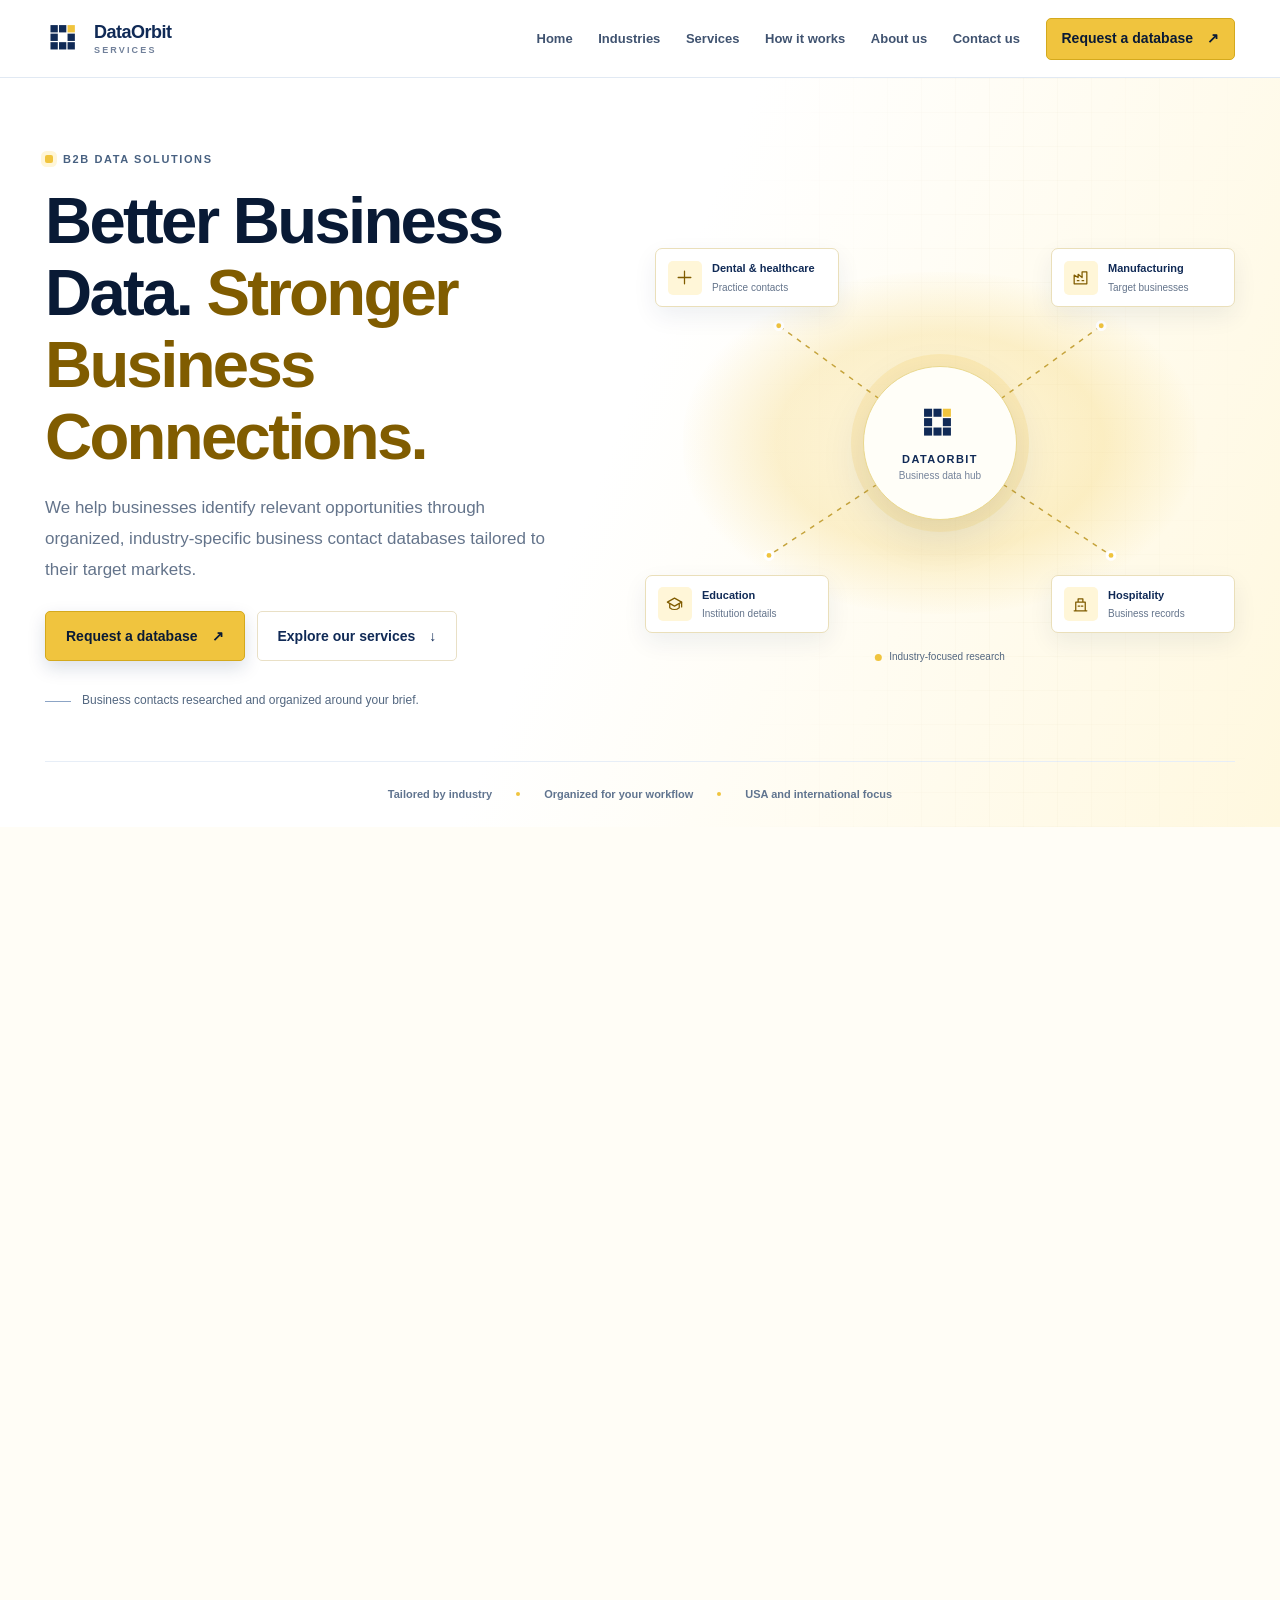
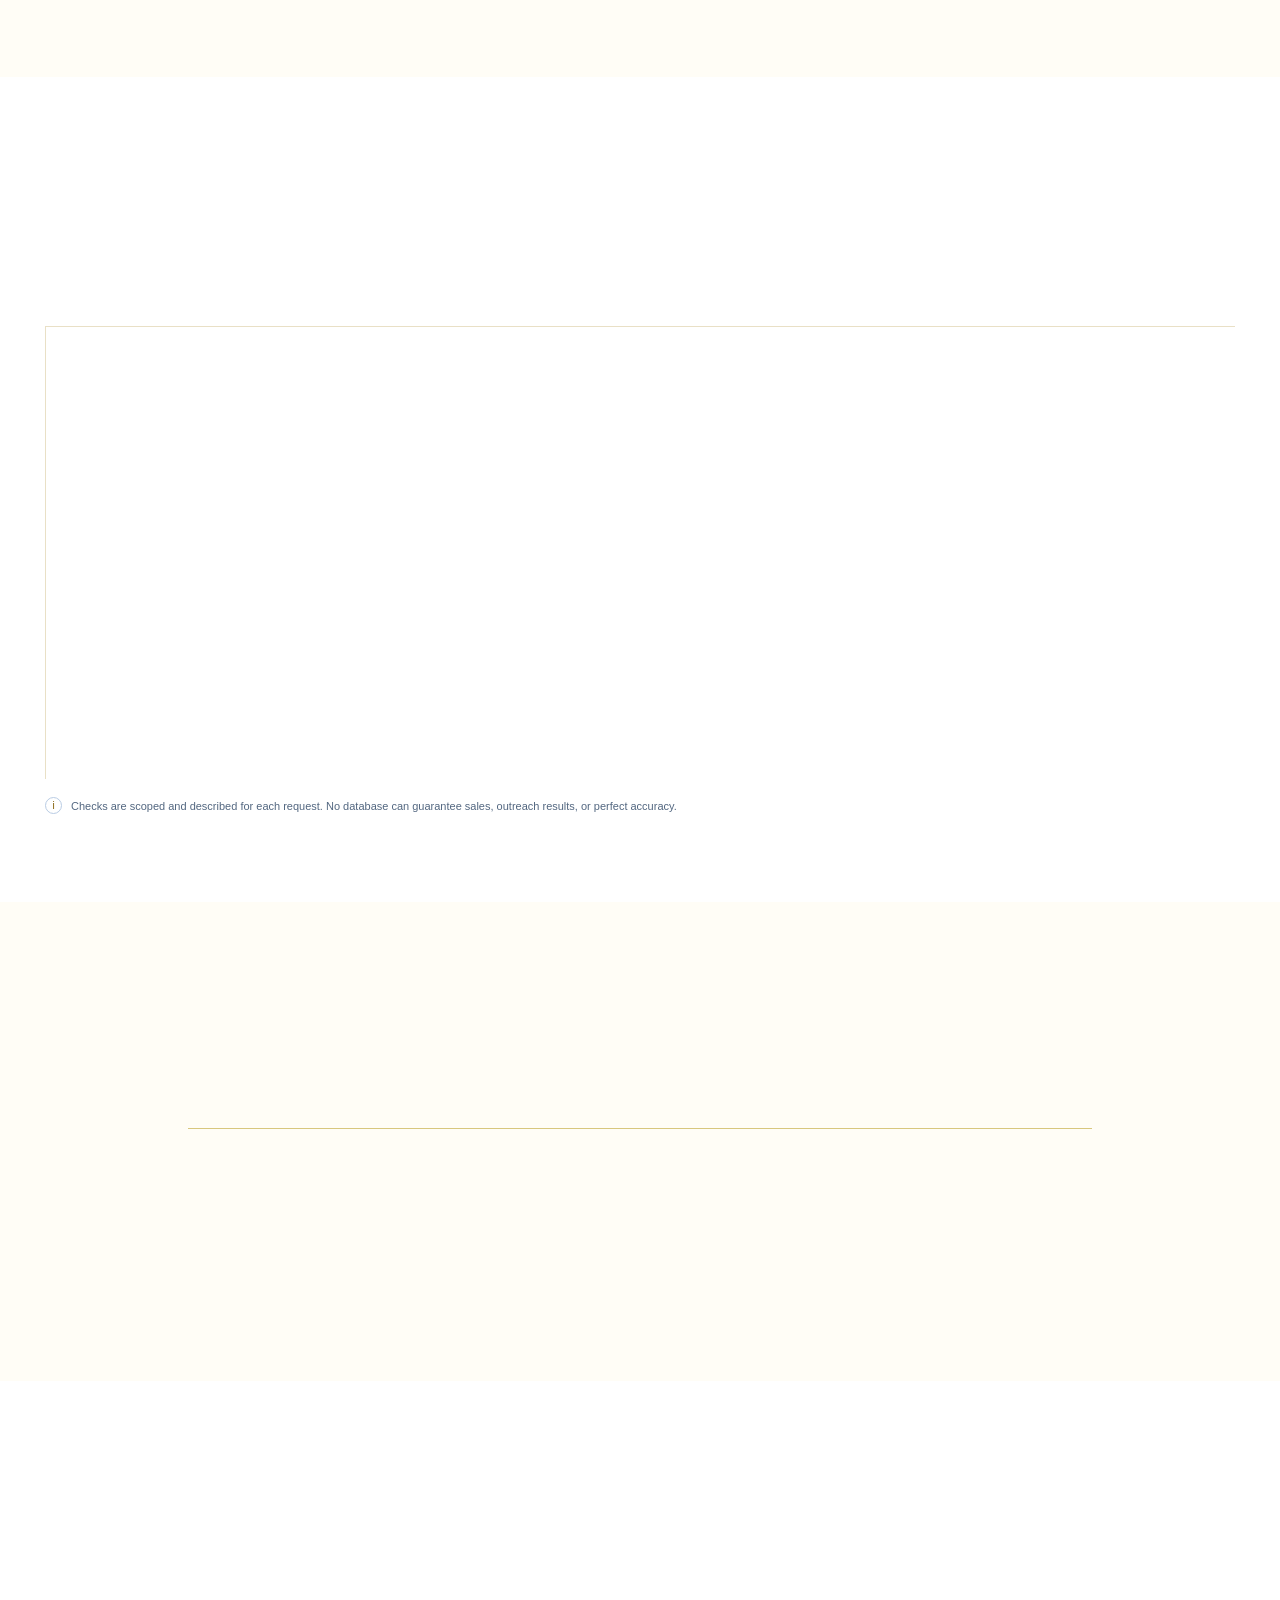
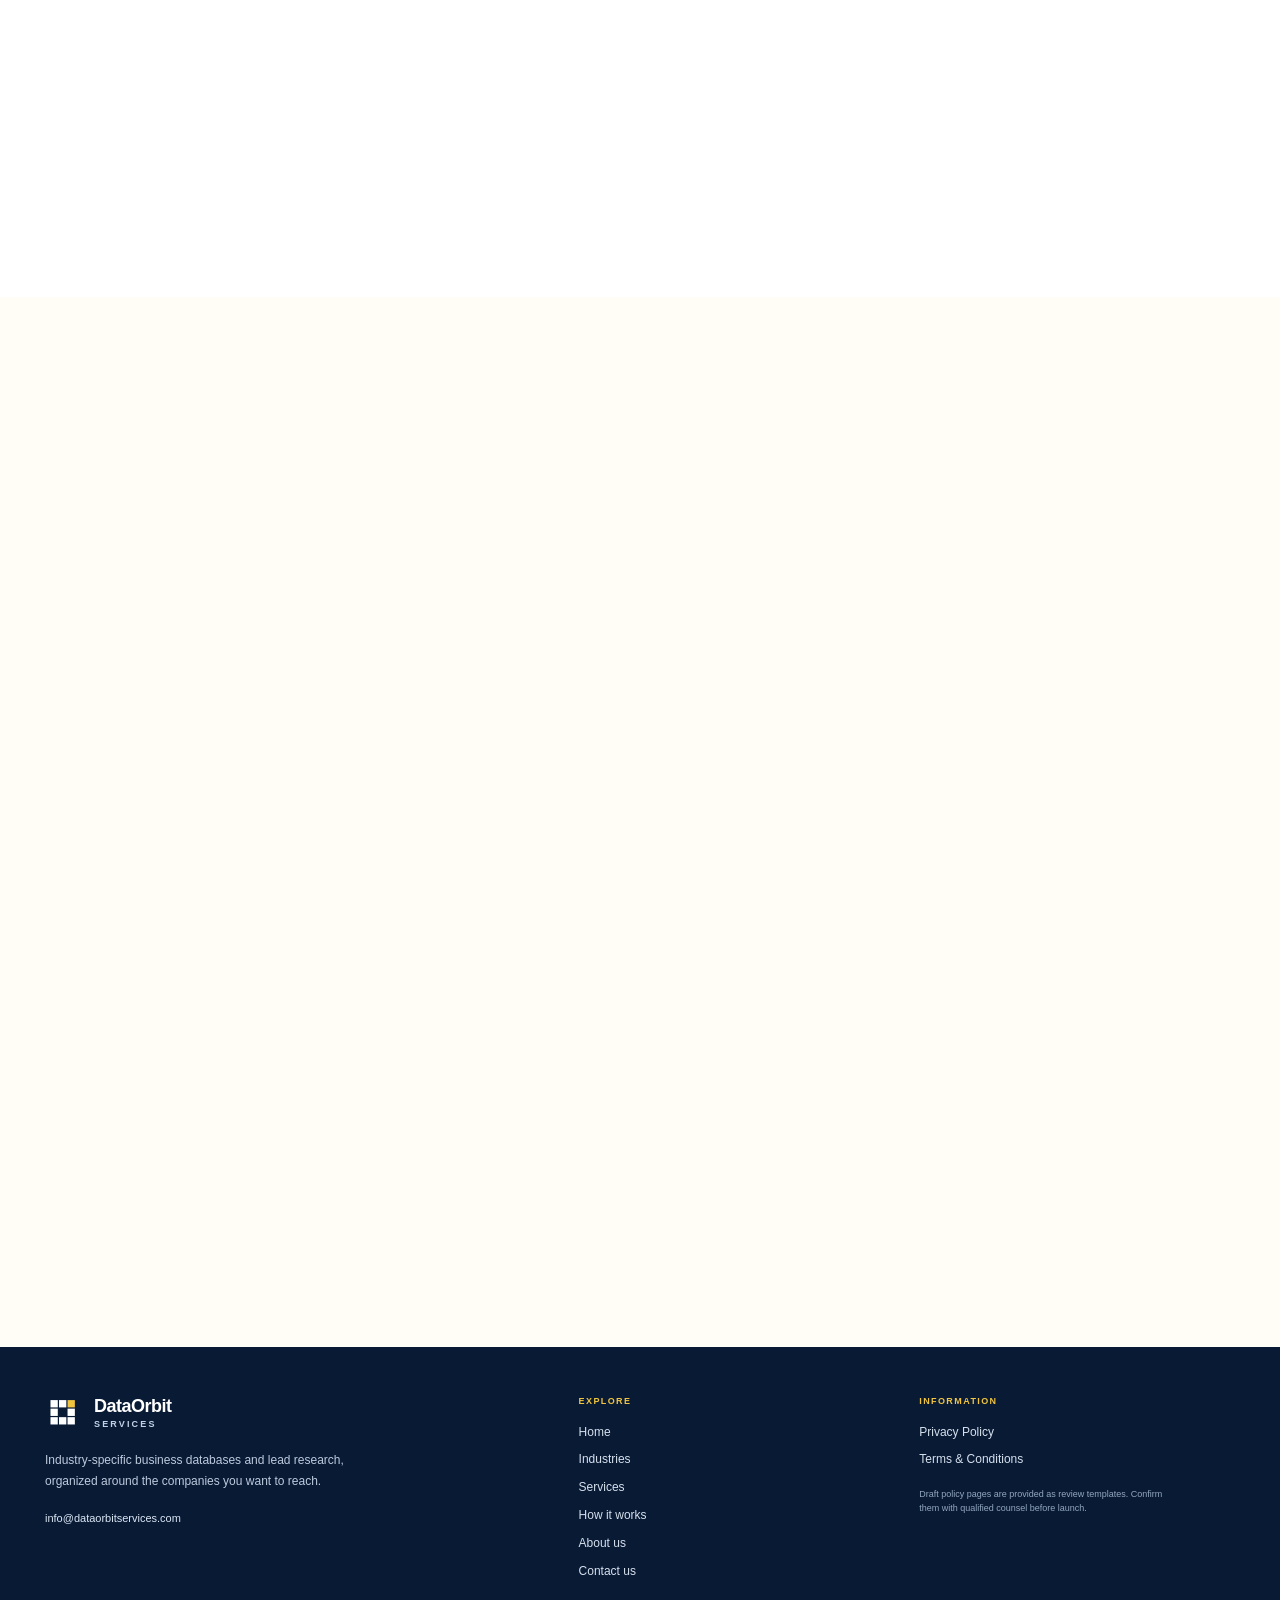
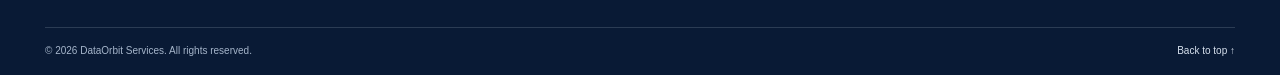
==== Dataorbit websites/index.html @ 061461b5 "Add files via upload" ====
<!doctype html>
<html lang="en">
<head>
  <meta charset="utf-8">
  <meta name="viewport" content="width=device-width, initial-scale=1">
  <meta name="theme-color" content="#102A56">
  <meta name="description" content="Industry-specific business databases and lead research, tailored to the companies and markets you want to reach.">
  <meta name="referrer" content="strict-origin-when-cross-origin">
  <meta http-equiv="Content-Security-Policy" content="default-src 'self'; base-uri 'self'; object-src 'none'; frame-src 'none'; img-src 'self' data:; style-src 'self'; font-src 'self'; script-src 'self'; connect-src 'self'; form-action 'self'">
  <title>DataOrbit Services | Better Business Data</title>
  <link rel="icon" type="image/svg+xml" href="assets/favicon.svg">
  <link rel="stylesheet" href="style.css">
  <script src="script.js" defer></script>
</head>
<body>
  <a class="skip-link" href="#main-content">Skip to content</a>
  <header class="site-header" id="top">
    <div class="container header-inner">
      <a class="brand" href="#home" aria-label="DataOrbit Services home">
        <img class="brand-icon" src="assets/dataorbit-logo.svg" alt="">
        <span class="brand-wordmark"><span class="brand-title">DataOrbit</span><span class="brand-subtitle">SERVICES</span></span>
      </a>
      <button class="menu-toggle" type="button" aria-expanded="false" aria-controls="primary-nav" aria-label="Open navigation">
        <span></span><span></span><span></span>
      </button>
      <nav class="primary-nav" id="primary-nav" aria-label="Main navigation">
        <a href="#home">Home</a>
        <a href="#industries">Industries</a>
        <a href="#services">Services</a>
        <a href="#process">How it works</a>
        <a href="#about">About us</a>
        <a href="#contact">Contact us</a>
        <a class="button button-small" href="#request-form">Request a database <span aria-hidden="true">↗</span></a>
      </nav>
    </div>
  </header>

  <main id="main-content">
    <section class="hero" id="home" aria-labelledby="hero-title">
      <div class="hero-grid-pattern" aria-hidden="true"></div>
      <div class="container hero-layout">
        <div class="hero-copy reveal">
          <p class="eyebrow"><span class="eyebrow-marker" aria-hidden="true"></span>B2B DATA SOLUTIONS</p>
          <h1 id="hero-title">Better Business Data. <span>Stronger Business Connections.</span></h1>
          <p class="hero-intro">We help businesses identify relevant opportunities through organized, industry-specific business contact databases tailored to their target markets.</p>
          <div class="hero-actions">
            <a class="button button-primary" href="#request-form">Request a database <span aria-hidden="true">↗</span></a>
            <a class="button button-secondary" href="#services">Explore our services <span aria-hidden="true">↓</span></a>
          </div>
          <p class="hero-caption"><span class="caption-rule" aria-hidden="true"></span>Business contacts researched and organized around your brief.</p>
        </div>

        <div class="network-visual reveal" role="img" aria-label="A central DataOrbit hub connected with dental, manufacturing, education, and hospitality industries">
          <div class="network-wash" aria-hidden="true"></div>
          <svg class="network-lines" viewBox="0 0 560 440" aria-hidden="true">
            <path d="M280 220 115 100M280 220 445 100M280 220 105 335M280 220 455 335"/>
            <circle cx="115" cy="100" r="4"/><circle cx="445" cy="100" r="4"/><circle cx="105" cy="335" r="4"/><circle cx="455" cy="335" r="4"/>
          </svg>
          <div class="network-center"><img src="assets/dataorbit-logo.svg" alt=""><span>DATAORBIT</span><small>Business data hub</small></div>
          <div class="network-node node-dental"><span class="node-icon" aria-hidden="true"><svg viewBox="0 0 24 24"><path d="M12 4v16M4 12h16"/></svg></span><span><b>Dental &amp; healthcare</b><small>Practice contacts</small></span></div>
          <div class="network-node node-manufacturing"><span class="node-icon" aria-hidden="true"><svg viewBox="0 0 24 24"><path d="M4 20V9l5 3V8l5 4V5h6v15H4Z"/><path d="M8 16h2m4 0h2"/></svg></span><span><b>Manufacturing</b><small>Target businesses</small></span></div>
          <div class="network-node node-education"><span class="node-icon" aria-hidden="true"><svg viewBox="0 0 24 24"><path d="m3 9 9-5 9 5-9 5-9-5Z"/><path d="M6 11v5c3.5 3 8.5 3 12 0v-5m3-2v6"/></svg></span><span><b>Education</b><small>Institution details</small></span></div>
          <div class="network-node node-hospitality"><span class="node-icon" aria-hidden="true"><svg viewBox="0 0 24 24"><path d="M4 20h16M6 20V9h12v11M9 9V5h6v4m-6 5h2m2 0h2"/></svg></span><span><b>Hospitality</b><small>Business records</small></span></div>
          <div class="network-legend"><span></span>Industry-focused research</div>
        </div>
      </div>
      <div class="container hero-proofline"><span>Tailored by industry</span><i></i><span>Organized for your workflow</span><i></i><span>USA and international focus</span></div>
    </section>

    <section class="industries section-pad" id="industries" aria-labelledby="industries-title">
      <div class="container">
        <div class="section-heading reveal">
          <div><p class="eyebrow"><span class="eyebrow-marker" aria-hidden="true"></span>INDUSTRIES WE RESEARCH</p><h2 id="industries-title">Industry-Specific Data for <span>Your Target Market</span></h2></div>
          <p>Choose the companies your business wants to reach. These are examples of target markets; database availability and scope are confirmed for each request.</p>
        </div>
        <div class="industry-grid">
          <article class="industry-card featured-card reveal">
            <span class="card-label">FEATURED EXAMPLE</span>
            <span class="industry-icon icon-dental" aria-hidden="true"><svg viewBox="0 0 32 32"><path d="M16 6c-2.4-2-8-1-8 5 0 5 3 6 3.5 12 .4 4 3 4 4 1l.5-2c.6-2 1.4-2 2 0l.5 2c1 3 3.6 3 4-1 .5-6 3.5-7 3.5-12 0-6-5.6-7-8-5Z"/></svg></span>
            <h3>Dental &amp; Healthcare</h3>
            <p>Example focus: publicly available dental business contacts in the USA for dental equipment manufacturers and suppliers.</p>
            <button class="industry-action" type="button" data-industry="Dental &amp; Healthcare">Request this database <span aria-hidden="true">↗</span></button>
          </article>
          <article class="industry-card reveal">
            <span class="industry-icon icon-factory" aria-hidden="true"><svg viewBox="0 0 32 32"><path d="M5 27V13l7 4v-5l7 5V7h8v20H5Z"/><path d="M10 22h2m4 0h2m4 0h2"/></svg></span>
            <h3>Manufacturing</h3><p>Company and business contacts for relevant manufacturers and production sectors.</p>
            <button class="industry-action" type="button" data-industry="Manufacturing">Request this database <span aria-hidden="true">↗</span></button>
          </article>
          <article class="industry-card reveal">
            <span class="industry-icon icon-education" aria-hidden="true"><svg viewBox="0 0 32 32"><path d="m3 11 13-7 13 7-13 7-13-7Z"/><path d="M8 14v8c5 4 11 4 16 0v-8m5-3v10"/></svg></span>
            <h3>Education</h3><p>Research for schools, colleges, and other educational organizations.</p>
            <button class="industry-action" type="button" data-industry="Education">Request this database <span aria-hidden="true">↗</span></button>
          </article>
          <article class="industry-card reveal">
            <span class="industry-icon icon-hospitality" aria-hidden="true"><svg viewBox="0 0 32 32"><path d="M5 27h22M8 27V12h16v15M12 12V7h8v5m-8 7h2m4 0h2"/></svg></span>
            <h3>Restaurants &amp; Hospitality</h3><p>Business listings organized around hospitality categories and locations.</p>
            <button class="industry-action" type="button" data-industry="Restaurants &amp; Hospitality">Request this database <span aria-hidden="true">↗</span></button>
          </article>
          <article class="industry-card reveal">
            <span class="industry-icon icon-marketing" aria-hidden="true"><svg viewBox="0 0 32 32"><path d="M5 14v5h5l13 7V7l-13 7H5Z"/><path d="m10 19 3 8h5l-3-6m12-8 3-3m-3 10 3 3"/></svg></span>
            <h3>Marketing &amp; Advertising</h3><p>Agency and business contacts for a defined B2B audience.</p>
            <button class="industry-action" type="button" data-industry="Marketing &amp; Advertising">Request this database <span aria-hidden="true">↗</span></button>
          </article>
          <article class="industry-card reveal">
            <span class="industry-icon icon-distribution" aria-hidden="true"><svg viewBox="0 0 32 32"><path d="M4 9h15v15H4zM19 14h5l4 5v5h-9z"/><circle cx="10" cy="25" r="2.5"/><circle cx="24" cy="25" r="2.5"/></svg></span>
            <h3>Suppliers &amp; Distributors</h3><p>Find relevant companies across supply and distribution networks.</p>
            <button class="industry-action" type="button" data-industry="Suppliers &amp; Distributors">Request this database <span aria-hidden="true">↗</span></button>
          </article>
          <article class="industry-card industry-card-other reveal">
            <span class="industry-icon icon-other" aria-hidden="true"><svg viewBox="0 0 32 32"><circle cx="16" cy="16" r="11"/><path d="M16 10v12m-6-6h12"/></svg></span>
            <h3>Other B2B Industries</h3><p>Have a different market in mind? Tell us the audience and we can discuss the scope.</p>
            <button class="industry-action" type="button" data-industry="Other B2B Industries">Discuss your industry <span aria-hidden="true">↗</span></button>
          </article>
        </div>
      </div>
    </section>

    <section class="services section-pad" id="services" aria-labelledby="services-title">
      <div class="container">
        <div class="section-heading reveal">
          <div><p class="eyebrow"><span class="eyebrow-marker" aria-hidden="true"></span>WHAT WE DO</p><h2 id="services-title">Data Solutions Built Around <span>Your Business Needs</span></h2></div>
          <p>From defining a target market to preparing the records, request the research and data support that fits your project.</p>
        </div>
        <div class="service-grid">
          <article class="service-card reveal"><span class="service-index">01</span><span class="service-icon" aria-hidden="true"><svg viewBox="0 0 32 32"><circle cx="13" cy="13" r="8"/><path d="m19 19 8 8M9 13h8m-4-4v8"/></svg></span><h3>Industry-Specific Business Databases</h3><p>Business records structured around your chosen industry, geography, and company profile.</p></article>
          <article class="service-card reveal"><span class="service-index">02</span><span class="service-icon" aria-hidden="true"><svg viewBox="0 0 32 32"><circle cx="12" cy="10" r="5"/><path d="M3 27c0-6 3-9 9-9 2 0 4 .5 5.5 1.5M21 20h8m-4-4v8"/></svg></span><h3>Business Contact Research</h3><p>Research publicly available business contact information relevant to your requested audience.</p></article>
          <article class="service-card reveal"><span class="service-index">03</span><span class="service-icon" aria-hidden="true"><svg viewBox="0 0 32 32"><path d="M7 5h18v22H7zM11 11h10m-10 5h10m-10 5h6"/><path d="m21 24 2 2 5-6"/></svg></span><h3>Data Collection &amp; Organization</h3><p>Collect, structure, and arrange requested fields into a clear, practical database.</p></article>
          <article class="service-card reveal"><span class="service-index">04</span><span class="service-icon" aria-hidden="true"><svg viewBox="0 0 32 32"><path d="M6 8h20M6 16h12M6 24h8"/><path d="m21 20 3 3 5-6"/></svg></span><h3>Data Cleaning &amp; Duplicate Removal</h3><p>Review records for duplicates and organize agreed fields for a more consistent dataset.</p></article>
          <article class="service-card reveal"><span class="service-index">05</span><span class="service-icon" aria-hidden="true"><svg viewBox="0 0 32 32"><rect x="4" y="7" width="24" height="18" rx="2"/><path d="m5 9 11 9 11-9m-8 9 8 6"/></svg></span><h3>Email &amp; Contact Verification</h3><p>Request relevant checks where performed and available. Verification status and freshness vary by dataset.</p></article>
          <article class="service-card reveal"><span class="service-index">06</span><span class="service-icon" aria-hidden="true"><svg viewBox="0 0 32 32"><path d="M5 7h22v18H5zM10 12h12m-12 5h8"/><circle cx="23" cy="22" r="5"/><path d="m27 26 3 3"/></svg></span><h3>Custom Database Research</h3><p>Discuss a tailored research brief when your target market needs a more specific approach.</p></article>
        </div>
        <p class="service-note"><span aria-hidden="true">i</span> Checks are scoped and described for each request. No database can guarantee sales, outreach results, or perfect accuracy.</p>
      </div>
    </section>

    <section class="process section-pad" id="process" aria-labelledby="process-title">
      <div class="container">
        <div class="section-heading reveal">
          <div><p class="eyebrow"><span class="eyebrow-marker" aria-hidden="true"></span>HOW IT WORKS</p><h2 id="process-title">A clear path from brief <span>to database.</span></h2></div>
          <p>We align on the audience and scope before the requested database is prepared.</p>
        </div>
        <ol class="process-list">
          <li class="process-step reveal"><span class="step-number">01</span><span class="step-icon" aria-hidden="true"><svg viewBox="0 0 32 32"><path d="M7 5h18v22H7zM11 11h10m-10 5h10m-10 5h6"/></svg></span><h3>Share Your Requirements</h3><p>Tell us your target industry, location, business type, and goals.</p></li>
          <li class="process-step reveal"><span class="step-number">02</span><span class="step-icon" aria-hidden="true"><svg viewBox="0 0 32 32"><circle cx="14" cy="14" r="8"/><path d="m20 20 7 7M10 14h8m-4-4v8"/></svg></span><h3>Industry Research &amp; Data Collection</h3><p>We research the requested market and collect relevant business information within the agreed scope.</p></li>
          <li class="process-step reveal"><span class="step-number">03</span><span class="step-icon" aria-hidden="true"><svg viewBox="0 0 32 32"><path d="M6 8h20M6 16h13M6 24h9"/><path d="m20 23 3 3 6-7"/></svg></span><h3>Data Organization &amp; Appropriate Checks</h3><p>Records are organized, and any agreed cleaning or verification work is noted.</p></li>
          <li class="process-step reveal"><span class="step-number">04</span><span class="step-icon" aria-hidden="true"><svg viewBox="0 0 32 32"><path d="M5 10h22v17H5zM5 10l11 9 11-9M11 5h10"/></svg></span><h3>Database Delivery</h3><p>Receive the agreed database in the confirmed format after scope approval.</p></li>
        </ol>
      </div>
    </section>

    <section class="about section-pad" id="about" aria-labelledby="about-title">
      <div class="container about-layout">
        <div class="about-label reveal"><p class="eyebrow"><span class="eyebrow-marker" aria-hidden="true"></span>ABOUT DATAORBIT</p><span class="about-index">DATA<br>WITH<br>DIRECTION</span></div>
        <div class="about-copy reveal"><h2 id="about-title">Helping Businesses Find <span>the Right Connections</span></h2><p>DataOrbit Services focuses on collecting, researching, organizing, and preparing industry-specific business contact databases. We help manufacturers, suppliers, and other companies describe the organizations they want to reach, then shape the research around that brief.</p><p>Our aim is to provide useful business information for relevant B2B outreach and market research, with clear expectations about fields, sources, and checks. Contact information is handled within the agreed scope and should always be used in line with applicable privacy and anti-spam requirements.</p><a class="text-link" href="#request-form">Tell us about your target market <span aria-hidden="true">↗</span></a></div>
      </div>
    </section>

    <section class="contact-section section-pad" id="contact" aria-labelledby="contact-title">
      <div class="container contact-layout">
        <div class="contact-copy reveal">
          <p class="eyebrow"><span class="eyebrow-marker" aria-hidden="true"></span>CONTACT DATAORBIT SERVICES</p>
          <h2 id="contact-title">Contact Us <span>about your data needs.</span></h2>
          <p>Tell us which businesses you want to reach and what information would be useful. Use the enquiry form to outline your database request and discuss its scope with us.</p>
          <a class="contact-email" href="mailto:info@dataorbitservices.com"><span class="contact-email-icon" aria-hidden="true">@</span><span><small>BUSINESS EMAIL</small><strong>info@dataorbitservices.com</strong></span></a>
          <a class="button button-secondary contact-button" href="#request-form">Request a database <span aria-hidden="true">↓</span></a>
          <p class="responsible-note"><strong>Responsible data use</strong><br>We focus on lawfully obtained business contact information. Clients are responsible for complying with applicable privacy, marketing, and anti-spam requirements.</p>
        </div>

        <div class="form-panel reveal" id="request-form">
          <div class="form-panel-heading"><div><p class="eyebrow"><span class="eyebrow-marker" aria-hidden="true"></span>DATABASE ENQUIRY</p><h3>Request a Database</h3></div><span class="required-note"><b>*</b> Required fields</span></div>
          <form class="request-form" id="database-form" action="#request-form" method="post" data-endpoint="" novalidate>
            <div class="form-grid">
              <label for="full-name">Full Name <span>*</span><input id="full-name" name="fullName" type="text" autocomplete="name" maxlength="120" placeholder="Your name" required></label>
              <label for="business-email">Business Email <span>*</span><input id="business-email" name="businessEmail" type="email" autocomplete="email" maxlength="254" placeholder="you@company.com" required></label>
              <label for="company-name">Company Name <span>*</span><input id="company-name" name="companyName" type="text" autocomplete="organization" maxlength="180" placeholder="Your company" required></label>
              <label for="industry-interest">Industry of Interest <span>*</span><select id="industry-interest" name="industry" required><option value="" disabled selected>Select a target industry</option><option>Dental &amp; Healthcare</option><option>Manufacturing</option><option>Education</option><option>Restaurants &amp; Hospitality</option><option>Marketing &amp; Advertising</option><option>Suppliers &amp; Distributors</option><option>Other B2B Industries</option></select></label>
              <label for="target-country">Target Country <span>*</span><select id="target-country" name="country" required><option value="" disabled selected>Select a country</option><option>USA</option><option>India</option><option>Other</option></select></label>
              <label id="other-country-wrap" for="other-country" hidden>Other country <span>*</span><input id="other-country" name="otherCountry" type="text" autocomplete="country-name" maxlength="100" placeholder="Enter target country"></label>
              <label for="contact-type">Type of Contacts Required <span>*</span><input id="contact-type" name="contactType" type="text" maxlength="180" placeholder="For example, practice owners" required></label>
              <label for="record-count">Approximate Number of Records <span>*</span><input id="record-count" name="recordCount" type="number" min="1" max="1000000" step="1" inputmode="numeric" placeholder="Approximate quantity" required></label>
            </div>

            <fieldset class="information-fields" aria-describedby="fields-help">
              <legend>Required Information Fields <span>*</span></legend>
              <p id="fields-help">Select all the fields you need.</p>
              <div class="checkbox-grid">
                <label><input type="checkbox" name="informationFields" value="Company name">Company name</label>
                <label><input type="checkbox" name="informationFields" value="Business contact name">Business contact name, where available</label>
                <label><input type="checkbox" name="informationFields" value="Business email">Business email</label>
                <label><input type="checkbox" name="informationFields" value="Business phone">Business phone</label>
                <label><input type="checkbox" name="informationFields" value="Company website">Company website</label>
                <label><input type="checkbox" name="informationFields" value="Industry">Industry</label>
                <label><input type="checkbox" name="informationFields" value="City, state, country">City, state, and country</label>
              </div>
              <span class="field-error" id="field-error" aria-live="polite"></span>
            </fieldset>

            <label class="requirements-label" for="additional-requirements">Additional Requirements<textarea id="additional-requirements" name="additionalRequirements" maxlength="2000" rows="3" placeholder="Company type, preferred format, or other useful details"></textarea></label>

            <label class="consent-label" for="contact-consent"><input id="contact-consent" name="contactConsent" type="checkbox" required><span>I agree to be contacted about this request and acknowledge that I have reviewed the <a href="privacy.html">Privacy Policy</a>. <b>*</b></span></label>
            <p class="form-demo-note">Demo only: this form is not connected to a submission service. Your details will not be sent or stored.</p>
            <button class="button button-primary form-submit" type="submit">Check request <span aria-hidden="true">↗</span></button>
            <p class="form-status" id="form-status" role="status" aria-live="polite" hidden></p>
          </form>
        </div>
      </div>
    </section>
  </main>

  <footer class="site-footer">
    <div class="container footer-main">
      <div class="footer-brand"><a class="brand brand-footer" href="#home" aria-label="DataOrbit Services home"><img class="brand-icon" src="assets/dataorbit-logo-inverse.svg" alt=""><span class="brand-wordmark"><span class="brand-title">DataOrbit</span><span class="brand-subtitle">SERVICES</span></span></a><p>Industry-specific business databases and lead research, organized around the companies you want to reach.</p><p class="footer-contact-placeholder"><a href="mailto:info@dataorbitservices.com">info@dataorbitservices.com</a></p></div>
      <div class="footer-nav"><span class="footer-label">EXPLORE</span><a href="#home">Home</a><a href="#industries">Industries</a><a href="#services">Services</a><a href="#process">How it works</a><a href="#about">About us</a><a href="#contact">Contact us</a></div>
      <div class="footer-nav footer-legal"><span class="footer-label">INFORMATION</span><a href="privacy.html">Privacy Policy</a><a href="terms.html">Terms &amp; Conditions</a><p>Draft policy pages are provided as review templates. Confirm them with qualified counsel before launch.</p></div>
    </div>
    <div class="container footer-bottom"><span>© <span id="current-year"></span> DataOrbit Services. All rights reserved.</span><a href="#top">Back to top ↑</a></div>
  </footer>
</body>
</html>
---- Dataorbit websites/style.css ----
:root {
  color-scheme: light;
  --navy: #102a56;
  --deep-navy: #091a35;
  --blue: #805c00;
  --bright-blue: #f0c43e;
  --light-blue: #fff6d8;
  --pale: #fffdf6;
  --white: #fff;
  --text: #172b4d;
  --muted: #64748b;
  --border: #e9e0c6;
  --soft-shadow: 0 14px 36px rgb(16 42 86 / 7%);
  --container: 1190px;
  --font-body: 'DM Sans', 'Segoe UI', sans-serif;
  --font-display: 'Manrope', 'Segoe UI', sans-serif;
}

* { box-sizing: border-box; }
html { scroll-behavior: smooth; scroll-padding-top: 92px; }
body { margin: 0; color: var(--text); background: var(--white); font-family: var(--font-body); font-size: 16px; line-height: 1.65; -webkit-font-smoothing: antialiased; }
button, input, select, textarea { font: inherit; }
a { color: inherit; text-decoration: none; }
svg { display: block; }
.container { width: min(var(--container), calc(100% - 64px)); margin-inline: auto; }
.skip-link { position: absolute; z-index: 30; top: 8px; left: 8px; padding: 10px 14px; color: white; background: var(--deep-navy); transform: translateY(-150%); }
.skip-link:focus { transform: translateY(0); }
:focus-visible { outline: 3px solid var(--navy); outline-offset: 3px; }

.site-header { position: sticky; z-index: 20; top: 0; height: 78px; background: rgb(255 255 255 / 96%); border-bottom: 1px solid rgb(220 229 241 / 85%); backdrop-filter: blur(12px); }
.header-inner, .brand, .primary-nav { display: flex; align-items: center; }
.header-inner { height: 100%; justify-content: space-between; }
.brand { flex: 0 0 auto; gap: 10px; }
.brand-icon { display: block; width: 39px; height: 39px; }
.brand-wordmark { display: flex; flex-direction: column; line-height: 1; }
.brand-title { color: var(--navy); font-family: var(--font-display); font-size: 18px; font-weight: 800; letter-spacing: -.5px; }
.brand-subtitle { padding-top: 5px; color: #71809a; font-size: 9px; font-weight: 700; letter-spacing: 2.15px; }
.primary-nav { gap: clamp(13px, 2vw, 26px); color: #405370; font-size: 13px; font-weight: 600; }
.primary-nav > a:not(.button) { transition: color .18s ease; }
.primary-nav > a:not(.button):hover { color: var(--bright-blue); }
.button { display: inline-flex; min-height: 50px; align-items: center; justify-content: center; gap: 14px; padding: 0 20px; border: 1px solid transparent; border-radius: 5px; font-size: 14px; font-weight: 700; transition: transform .18s ease, background .18s ease, box-shadow .18s ease, border-color .18s ease; cursor: pointer; }
.button:hover { transform: translateY(-2px); }
.button-small { min-height: 42px; padding-inline: 15px; color: white; background: var(--navy); white-space: nowrap; }
.button-small:hover, .button-primary:hover { background: var(--blue); box-shadow: 0 8px 20px rgb(36 87 167 / 18%); }
.button-primary { color: white; background: var(--navy); box-shadow: 0 7px 18px rgb(16 42 86 / 15%); }
.button-secondary { color: var(--navy); background: white; border-color: var(--border); }
.button-secondary:hover { background: var(--light-blue); border-color: #bdd3f2; }
.menu-toggle { display: none; }

.hero { position: relative; overflow: hidden; padding: 72px 0 0; background: linear-gradient(112deg, #fff 0%, #fff 48%, #f3f8ff 100%); }
.hero-grid-pattern { position: absolute; inset: 0 0 auto auto; width: 44%; height: 100%; opacity: .34; pointer-events: none; background-image: linear-gradient(rgb(36 87 167 / 6%) 1px, transparent 1px), linear-gradient(90deg, rgb(36 87 167 / 6%) 1px, transparent 1px); background-size: 34px 34px; mask-image: linear-gradient(90deg, transparent, black 55%, transparent); }
.hero-layout { position: relative; z-index: 1; display: grid; min-height: 485px; grid-template-columns: .94fr 1.06fr; align-items: center; gap: 35px; }
.hero-copy { position: relative; z-index: 2; padding-bottom: 26px; }
.eyebrow { display: flex; align-items: center; gap: 10px; margin: 0 0 17px; color: #486181; font-size: 11px; font-weight: 700; letter-spacing: 1.6px; }
.eyebrow-marker { width: 8px; height: 8px; flex: 0 0 8px; border-radius: 2px; background: var(--bright-blue); box-shadow: 0 0 0 4px var(--light-blue); }
h1, h2, h3, p { margin-top: 0; }
h1, h2, h3 { font-family: var(--font-display); }
h1 { max-width: 640px; margin-bottom: 21px; color: var(--deep-navy); font-size: clamp(46px, 5.1vw, 67px); font-weight: 750; letter-spacing: -2.7px; line-height: 1.1; }
h1 span, .section-heading h2 span, .about-copy h2 span, .contact-copy h2 span { color: var(--blue); }
.hero-intro { max-width: 515px; margin-bottom: 26px; color: var(--muted); font-size: 17px; line-height: 1.8; }
.hero-actions { display: flex; flex-wrap: wrap; align-items: center; gap: 12px; }
.hero-caption { display: flex; align-items: center; gap: 11px; margin: 30px 0 0; color: #72819a; font-size: 12px; }
.caption-rule { width: 26px; height: 1px; flex: 0 0 26px; background: #8ca4c5; }
.network-visual { position: relative; width: 100%; max-width: 590px; min-height: 430px; justify-self: end; }
.network-wash { position: absolute; inset: 44px 38px; border-radius: 48%; background: radial-gradient(ellipse, #eaf3ff 0%, rgb(234 243 255 / 52%) 45%, transparent 72%); }
.network-lines { position: absolute; inset: 0; width: 100%; height: 100%; overflow: visible; }
.network-lines path { fill: none; stroke: #a8c3e6; stroke-width: 1.5; stroke-dasharray: 5 6; }
.network-lines circle { fill: var(--bright-blue); stroke: white; stroke-width: 3; }
.network-center { position: absolute; top: 50%; left: 50%; display: flex; width: 154px; height: 154px; flex-direction: column; align-items: center; justify-content: center; border: 1px solid #d3e2f5; border-radius: 50%; background: white; box-shadow: 0 15px 45px rgb(16 42 86 / 12%), 0 0 0 12px rgb(234 243 255 / 65%); transform: translate(-50%, -50%); }
.network-center img { width: 43px; height: 43px; margin-bottom: 5px; }
.network-center > span { color: var(--navy); font-family: var(--font-display); font-size: 11px; font-weight: 800; letter-spacing: 1.4px; }
.network-center small { color: #75839a; font-size: 10px; }
.network-node { position: absolute; z-index: 1; display: flex; min-width: 184px; align-items: center; gap: 10px; padding: 10px 12px; border: 1px solid #dce7f4; border-radius: 7px; background: white; box-shadow: 0 9px 24px rgb(16 42 86 / 7%); }
.network-node b, .network-node small { display: block; }.network-node b { color: var(--navy); font-size: 11px; }.network-node small { margin-top: 2px; color: var(--muted); font-size: 10px; }
.node-icon { display: grid; width: 34px; height: 34px; flex: 0 0 34px; place-items: center; color: var(--blue); background: var(--light-blue); border-radius: 5px; }.node-icon svg { width: 19px; height: 19px; fill: none; stroke: currentColor; stroke-width: 1.6; stroke-linecap: round; stroke-linejoin: round; }
.node-dental { top: 20px; left: 10px; }.node-manufacturing { top: 20px; right: 0; }.node-education { bottom: 25px; left: 0; }.node-hospitality { right: 0; bottom: 25px; }
.network-legend { position: absolute; right: 50%; bottom: -7px; display: flex; align-items: center; gap: 7px; color: #6c7c93; font-size: 10px; transform: translateX(50%); white-space: nowrap; }.network-legend span { width: 7px; height: 7px; border-radius: 50%; background: var(--bright-blue); }
.hero-proofline { display: flex; min-height: 66px; align-items: center; justify-content: center; gap: 24px; margin-top: 24px; color: #60748f; border-top: 1px solid #e7eef7; font-size: 11px; font-weight: 600; }.hero-proofline i { width: 4px; height: 4px; border-radius: 50%; background: #7ba8df; }

.section-pad { padding-block: 86px; }
.industries { background: var(--pale); }
.section-heading { display: flex; align-items: flex-end; justify-content: space-between; gap: 50px; margin-bottom: 35px; }
.section-heading h2, .about-copy h2, .contact-copy h2 { max-width: 670px; margin: 0; color: var(--deep-navy); font-size: 39px; font-weight: 750; letter-spacing: -1.6px; line-height: 1.2; }
.section-heading > p { max-width: 380px; margin: 0 0 3px; color: var(--muted); font-size: 14px; line-height: 1.8; }
.industry-grid { display: grid; grid-template-columns: repeat(4, minmax(0, 1fr)); gap: 14px; }
.industry-card { display: flex; min-height: 250px; flex-direction: column; align-items: flex-start; padding: 20px; border: 1px solid var(--border); border-radius: 6px; background: white; box-shadow: 0 4px 15px rgb(16 42 86 / 3%); transition: transform .2s ease, border-color .2s ease, box-shadow .2s ease; }
.industry-card:hover { transform: translateY(-4px); border-color: #b9cdea; box-shadow: var(--soft-shadow); }
.industry-card h3 { margin: 15px 0 7px; color: var(--navy); font-size: 16px; font-weight: 700; line-height: 1.35; }
.industry-card p { flex: 1; margin: 0 0 14px; color: var(--muted); font-size: 12px; line-height: 1.7; }
.industry-icon { display: grid; width: 44px; height: 44px; place-items: center; color: var(--blue); background: #edf4fd; border-radius: 6px; }.industry-icon svg { width: 27px; height: 27px; fill: none; stroke: currentColor; stroke-width: 1.6; stroke-linecap: round; stroke-linejoin: round; }
.icon-factory, .icon-distribution { color: #38679d; background: #edf4fd; }.icon-education { color: #526aa6; background: #f0f3fb; }.icon-hospitality { color: #327b78; background: #edf7f6; }.icon-marketing { color: #725eaa; background: #f3f0fa; }.icon-other { color: #60748f; background: #f0f3f8; }
.featured-card { position: relative; border-color: #b8cdea; background: linear-gradient(155deg, #fff, #f4f8fe); }.featured-card::before { position: absolute; top: 0; right: 18px; left: 18px; height: 2px; background: var(--bright-blue); content: ''; }
.card-label { color: var(--blue); font-size: 9px; font-weight: 800; letter-spacing: 1.1px; }
.industry-action { display: inline-flex; width: 100%; align-items: center; justify-content: space-between; padding: 0; color: var(--blue); background: transparent; border: 0; font-size: 11px; font-weight: 700; text-align: left; cursor: pointer; }.industry-action span { font-size: 15px; transition: transform .2s ease; }.industry-action:hover span { transform: translate(2px, -2px); }

.services { background: white; }
.service-grid { display: grid; grid-template-columns: repeat(3, minmax(0, 1fr)); border-top: 1px solid var(--border); border-left: 1px solid var(--border); }
.service-card { position: relative; min-height: 226px; padding: 24px 22px; border-right: 1px solid var(--border); border-bottom: 1px solid var(--border); transition: background .18s ease; }
.service-card:hover { background: #f9fbff; }
.service-index { position: absolute; top: 23px; right: 22px; color: #8293aa; font-size: 10px; font-weight: 700; letter-spacing: .8px; }
.service-icon { display: grid; width: 42px; height: 42px; place-items: center; color: var(--blue); background: var(--light-blue); border-radius: 6px; }.service-icon svg { width: 25px; height: 25px; fill: none; stroke: currentColor; stroke-width: 1.6; stroke-linecap: round; stroke-linejoin: round; }
.service-card h3 { max-width: 280px; margin: 18px 0 8px; color: var(--navy); font-size: 16px; line-height: 1.35; }
.service-card p { max-width: 330px; margin: 0; color: var(--muted); font-size: 13px; line-height: 1.7; }
.service-note { display: flex; align-items: flex-start; gap: 9px; max-width: 820px; margin: 18px 0 0; color: #6d7c91; font-size: 11px; }.service-note span { display: grid; width: 17px; height: 17px; flex: 0 0 17px; place-items: center; color: var(--blue); border: 1px solid #b9cce4; border-radius: 50%; font-size: 10px; }

.process { background: var(--pale); }
.process-list { position: relative; display: grid; grid-template-columns: repeat(4, minmax(0, 1fr)); gap: 26px; padding: 0; margin: 0; list-style: none; }
.process-list::before { position: absolute; top: 24px; right: 12%; left: 12%; height: 1px; background: #c8d7e9; content: ''; }
.process-step { position: relative; z-index: 1; padding-right: 10px; }
.step-number { position: absolute; top: 0; left: 54px; color: #71839a; font-size: 10px; font-weight: 700; letter-spacing: 1px; }
.step-icon { display: grid; width: 49px; height: 49px; place-items: center; margin-bottom: 21px; color: var(--blue); background: white; border: 1px solid #cbd9ea; border-radius: 50%; box-shadow: 0 0 0 6px var(--pale); }.step-icon svg { width: 23px; height: 23px; fill: none; stroke: currentColor; stroke-width: 1.6; stroke-linecap: round; stroke-linejoin: round; }
.process-step h3 { max-width: 230px; margin: 0 0 8px; color: var(--navy); font-size: 16px; line-height: 1.4; }.process-step p { max-width: 245px; margin: 0; color: var(--muted); font-size: 13px; line-height: 1.75; }

.about { background: white; }
.about-layout { display: grid; grid-template-columns: .54fr 1.46fr; gap: 70px; }
.about-label { display: flex; flex-direction: column; justify-content: space-between; }
.about-index { color: #e0eaf6; font-family: var(--font-display); font-size: 35px; font-weight: 800; letter-spacing: 1px; line-height: 1.15; }
.about-copy h2 { max-width: 690px; margin-bottom: 21px; }
.about-copy p { max-width: 760px; margin-bottom: 14px; color: var(--muted); font-size: 15px; line-height: 1.9; }
.text-link { display: inline-flex; align-items: center; gap: 10px; margin-top: 7px; color: var(--blue); font-size: 13px; font-weight: 700; }.text-link span { transition: transform .18s ease; }.text-link:hover span { transform: translate(2px, -2px); }

.contact-section { background: var(--pale); }
.contact-layout { display: grid; grid-template-columns: .8fr 1.2fr; gap: 70px; align-items: start; }
.contact-copy { padding-top: 14px; }
.contact-copy h2 { max-width: 465px; margin-bottom: 17px; }
.contact-copy > p:not(.eyebrow) { max-width: 430px; margin-bottom: 25px; color: var(--muted); font-size: 14px; line-height: 1.85; }
.contact-email { display: flex; align-items: center; gap: 13px; margin: 23px 0; }.contact-email-icon { display: grid; width: 40px; height: 40px; place-items: center; color: var(--blue); background: white; border: 1px solid var(--border); border-radius: 5px; font-weight: 700; }.contact-email small, .contact-email strong, .contact-email em { display: block; }.contact-email small { color: #77879b; font-size: 9px; font-weight: 700; letter-spacing: 1px; }.contact-email strong { color: var(--navy); font-size: 13px; }.contact-email em { color: #78879a; font-size: 10px; font-style: normal; }
.contact-placeholders { display: grid; grid-template-columns: 1fr 1fr; gap: 14px; margin: -7px 0 21px 53px; }.contact-placeholders small { color: #71829a; font-size: 9px; font-weight: 700; letter-spacing: .8px; }.contact-placeholders p { margin: 2px 0 0; color: #536780; font-size: 11px; }
.contact-button { min-height: 44px; margin-bottom: 20px; }
.responsible-note { padding-left: 13px; border-left: 2px solid #a5c2e6; color: #63748c; font-size: 11px !important; line-height: 1.7 !important; }.responsible-note strong { color: var(--navy); }
.form-panel { padding: 29px; border: 1px solid var(--border); border-radius: 7px; background: white; box-shadow: var(--soft-shadow); scroll-margin-top: 100px; }
.form-panel-heading { display: flex; align-items: flex-end; justify-content: space-between; gap: 20px; margin-bottom: 23px; }.form-panel-heading .eyebrow { margin-bottom: 7px; font-size: 9px; }.form-panel-heading h3 { margin: 0; color: var(--navy); font-size: 24px; letter-spacing: -.5px; }.required-note { color: #73829a; font-size: 10px; }.required-note b { color: #c24142; }
.form-grid { display: grid; grid-template-columns: 1fr 1fr; gap: 0 14px; }
.request-form label { display: block; margin-bottom: 14px; color: #334763; font-size: 11px; font-weight: 700; }.request-form label > span { color: #bf4147; }
.request-form input:not([type="checkbox"]), .request-form select, .request-form textarea { display: block; width: 100%; min-width: 0; min-height: 43px; margin-top: 6px; padding: 10px 11px; color: var(--text); background: white; border: 1px solid #cdd8e6; border-radius: 4px; outline: none; font-size: 12px; font-weight: 400; transition: border-color .18s ease, box-shadow .18s ease; }
.request-form textarea { min-height: 85px; resize: vertical; }.request-form input::placeholder, .request-form textarea::placeholder { color: #8b98a9; }.request-form select:invalid { color: #74839a; }
.request-form input:focus, .request-form select:focus, .request-form textarea:focus { border-color: var(--bright-blue); box-shadow: 0 0 0 3px rgb(59 130 246 / 14%); }
.information-fields { padding: 0; margin: 4px 0 16px; border: 0; }.information-fields legend { margin-bottom: 3px; color: #334763; font-size: 11px; font-weight: 700; }.information-fields legend span { color: #bf4147; }.information-fields > p { margin: 0 0 10px; color: #79879a; font-size: 10px; }
.checkbox-grid { display: grid; grid-template-columns: 1fr 1fr; gap: 9px 12px; }.checkbox-grid label, .consent-label { display: flex !important; align-items: flex-start; gap: 8px; margin: 0 !important; color: #53647d !important; font-size: 11px !important; font-weight: 500 !important; line-height: 1.45; cursor: pointer; }.checkbox-grid input, .consent-label input { width: 15px; height: 15px; flex: 0 0 15px; margin: 1px 0 0; accent-color: var(--blue); }
.field-error { display: block; min-height: 0; margin-top: 5px; color: #b4232d; font-size: 11px; }.field-error:not(:empty) { min-height: 17px; }
.requirements-label { margin-top: 17px; }.consent-label { margin: 3px 0 11px !important; }.consent-label a { color: var(--blue); text-decoration: underline; text-underline-offset: 2px; }.consent-label b { color: #bf4147; }
.form-demo-note { margin: 0 0 14px; padding: 10px 12px; color: #5d6e84; background: #f3f7fc; border-left: 2px solid #78a2d5; font-size: 10px; line-height: 1.55; }.form-submit { min-height: 44px; }
.form-status { margin: 12px 0 0; padding: 12px 14px; border-left: 3px solid var(--blue); background: var(--light-blue); color: var(--navy); font-size: 12px; line-height: 1.6; }.form-status[data-state="error"] { color: #8b2028; border-color: #b4232d; background: #fff4f3; }.form-status[hidden] { display: none; }
.request-form [hidden] { display: none !important; }

.site-footer { color: #e8eff8; background: var(--deep-navy); }
.footer-main { display: grid; grid-template-columns: 1.35fr .8fr .9fr; gap: 60px; padding-block: 47px 38px; }
.brand-footer .brand-title { color: white; }.brand-footer .brand-subtitle { color: #c2d2e6; }
.footer-brand > p { max-width: 340px; margin: 17px 0 0; color: #bdcadd; font-size: 12px; line-height: 1.75; }.footer-brand .footer-contact-placeholder { color: #dce7f5; font-size: 11px; }
.footer-label { display: block; margin-bottom: 14px; color: #8fa7c5; font-size: 9px; font-weight: 700; letter-spacing: 1.4px; }
.footer-nav { display: flex; align-items: flex-start; flex-direction: column; }.footer-nav a { margin-bottom: 8px; color: #d6e0ed; font-size: 12px; }.footer-nav a:hover, .footer-bottom a:hover { color: white; text-decoration: underline; text-underline-offset: 3px; }
.footer-legal p { max-width: 260px; margin: 10px 0 0; color: #93a7c0; font-size: 9px; line-height: 1.55; scroll-margin-top: 100px; }
.footer-bottom { display: flex; justify-content: space-between; gap: 20px; padding-block: 15px; color: #a5b5ca; border-top: 1px solid rgb(214 224 237 / 17%); font-size: 10px; }.footer-bottom a { color: #d6e0ed; }

.policy-page { min-height: 100vh; background: var(--pale); }
.policy-header { background: white; border-bottom: 1px solid var(--border); }
.policy-header-inner { display: flex; min-height: 76px; align-items: center; justify-content: space-between; gap: 20px; }
.policy-home { color: var(--blue); font-size: 13px; font-weight: 700; }
.policy-main { padding-block: 46px 80px; }
.policy-title { margin: 0 0 5px; color: var(--deep-navy); font-family: var(--font-display); font-size: clamp(38px, 5vw, 55px); letter-spacing: -1.8px; line-height: 1.15; }
.policy-updated { margin: 0 0 20px; color: #536780; font-size: 12px; }
.policy-warning { max-width: 880px; padding: 14px 17px; margin-bottom: 22px; color: #364c68; background: #eaf3ff; border-left: 3px solid var(--bright-blue); font-size: 12px; line-height: 1.7; }
.policy-article { max-width: 880px; padding: 8px 30px; background: white; border: 1px solid var(--border); border-radius: 6px; }
.policy-article section { padding-block: 19px; border-bottom: 1px solid #e8eef6; }.policy-article section:last-child { border: 0; }
.policy-article h2 { margin: 0 0 8px; color: var(--navy); font-family: var(--font-display); font-size: 17px; }
.policy-article p { margin: 0 0 9px; color: #455a75; font-size: 13px; line-height: 1.8; }.policy-article p:last-child { margin-bottom: 0; }
.policy-article strong { color: var(--navy); }
.policy-cta { margin-top: 22px; }
.policy-footer { padding-block: 18px; color: #cfdae8; background: var(--deep-navy); font-size: 11px; }

.reveal { opacity: 0; transform: translateY(12px); transition: opacity .5s ease, transform .5s ease; }.reveal.is-visible { opacity: 1; transform: translateY(0); }
@media (prefers-reduced-motion: reduce) { *, *::before, *::after { scroll-behavior: auto !important; animation-duration: .01ms !important; animation-iteration-count: 1 !important; transition-duration: .01ms !important; }.reveal { opacity: 1; transform: none; } }

@media (max-width: 1050px) {
  .primary-nav { gap: 14px; font-size: 12px; }
  .button-small { padding-inline: 12px; }
  .hero-layout { grid-template-columns: 1fr 1fr; gap: 12px; }
  .network-visual { transform: scale(.9); transform-origin: center right; }
  .industry-grid { grid-template-columns: repeat(3, minmax(0, 1fr)); }
  .contact-layout { gap: 40px; }
}
@media (max-width: 820px) {
  .container { width: min(var(--container), calc(100% - 48px)); }
  .site-header { height: 72px; }
  .menu-toggle { display: flex; width: 42px; height: 42px; flex-direction: column; align-items: center; justify-content: center; gap: 4px; padding: 0; background: white; border: 1px solid var(--border); border-radius: 5px; cursor: pointer; }
  .menu-toggle span { width: 17px; height: 2px; background: var(--navy); transition: transform .18s ease, opacity .18s ease; }
  .menu-toggle[aria-expanded="true"] span:first-child { transform: translateY(6px) rotate(45deg); }.menu-toggle[aria-expanded="true"] span:nth-child(2) { opacity: 0; }.menu-toggle[aria-expanded="true"] span:last-child { transform: translateY(-6px) rotate(-45deg); }
  .primary-nav { position: absolute; top: 71px; right: 0; left: 0; display: none; align-items: stretch; flex-direction: column; gap: 0; padding: 10px 24px 20px; background: white; border-bottom: 1px solid var(--border); box-shadow: 0 14px 24px rgb(9 26 53 / 9%); }
  .primary-nav.is-open { display: flex; }.primary-nav > a:not(.button) { padding: 11px 2px; border-bottom: 1px solid #edf1f6; }.primary-nav .button-small { justify-content: center; margin-top: 14px; }
  .hero { padding-top: 53px; }.hero-layout { grid-template-columns: 1fr; gap: 4px; }.hero-copy { padding-bottom: 4px; }.hero-copy h1 { max-width: 640px; font-size: clamp(43px, 8vw, 58px); }.hero-intro { max-width: 620px; }.network-visual { width: min(590px, 100%); justify-self: center; transform: none; }.hero-proofline { flex-wrap: wrap; gap: 10px 15px; padding-block: 13px; text-align: center; }
  .section-pad { padding-block: 68px; }.section-heading { display: block; margin-bottom: 29px; }.section-heading > p { max-width: 580px; margin-top: 14px; }.section-heading h2, .about-copy h2, .contact-copy h2 { font-size: 34px; }
  .industry-grid { grid-template-columns: repeat(2, minmax(0, 1fr)); }.industry-card { min-height: 230px; }
  .process-list { grid-template-columns: 1fr 1fr; gap: 32px 24px; }.process-list::before { display: none; }.step-number { left: 58px; }
  .about-layout { grid-template-columns: 1fr; gap: 15px; }.about-index { display: none; }.about-label .eyebrow { margin-bottom: 0; }
  .contact-layout { grid-template-columns: 1fr; gap: 32px; }.contact-copy h2 { max-width: 600px; }.form-panel { padding: 24px; }
}
@media (max-width: 520px) {
  html { scroll-padding-top: 78px; }.container { width: calc(100% - 36px); }
  .brand-icon { width: 35px; height: 35px; }.brand-title { font-size: 16px; }.brand-subtitle { font-size: 8px; }
  .hero { padding-top: 42px; }.hero-copy h1 { font-size: clamp(39px, 10.7vw, 51px); letter-spacing: -1.8px; }.hero-intro { font-size: 15px; }.hero-actions { align-items: stretch; flex-direction: column; }.hero-actions .button { width: 100%; }.hero-caption { align-items: flex-start; font-size: 11px; }
  .network-visual { min-height: 335px; margin-top: 7px; transform: scale(.86); transform-origin: center top; width: 116%; margin-inline: -8%; }.network-center { width: 120px; height: 120px; }.network-center img { width: 34px; height: 34px; }.network-node { min-width: 148px; gap: 7px; padding: 8px; }.network-node b { font-size: 9px; }.network-node small { font-size: 8px; }.node-icon { width: 28px; height: 28px; flex-basis: 28px; }.node-icon svg { width: 16px; height: 16px; }.node-dental { left: 0; }.node-manufacturing { right: 0; }.node-education { left: 0; }.node-hospitality { right: 0; }.hero-proofline { font-size: 9px; }
  .section-pad { padding-block: 55px; }.section-heading h2, .about-copy h2, .contact-copy h2 { font-size: 30px; letter-spacing: -1px; }.section-heading > p { font-size: 13px; }
  .industry-grid { grid-template-columns: 1fr; gap: 10px; }.industry-card { min-height: 0; padding: 17px; }.industry-card p { flex: initial; }.industry-card h3 { margin-top: 12px; }
  .service-grid { grid-template-columns: 1fr; }.service-card { min-height: 0; padding: 20px; }.service-card h3 { margin-top: 14px; }
  .process-list { grid-template-columns: 1fr; gap: 26px; }.process-step { min-height: 105px; padding-left: 67px; }.step-icon { position: absolute; top: 0; left: 0; margin: 0; }.step-number { position: static; display: block; margin-bottom: 5px; }.process-step h3 { font-size: 15px; }.process-step p { font-size: 12px; }
  .form-panel { padding: 20px 16px; }.form-panel-heading { align-items: flex-start; flex-direction: column; gap: 5px; }.form-grid { grid-template-columns: 1fr; }.checkbox-grid { grid-template-columns: 1fr; gap: 11px; }.request-form label { font-size: 12px; }.request-form input:not([type="checkbox"]), .request-form select, .request-form textarea { min-height: 45px; font-size: 14px; }.request-form textarea { min-height: 90px; }
  .footer-main { grid-template-columns: 1fr 1fr; gap: 30px 18px; }.footer-brand { grid-column: 1 / -1; }.footer-legal { grid-column: 1 / -1; }.footer-bottom { align-items: flex-start; flex-direction: column; gap: 5px; }
  .policy-main { padding-block: 34px 55px; }.policy-article { padding-inline: 18px; }.policy-article section { padding-block: 16px; }.policy-header-inner { min-height: 68px; }
}

.hero-caption, .service-note, .service-index, .step-number, .contact-email small, .contact-email em, .required-note, .information-fields > p { color: #536780; }
.industries .section-heading > p, .industry-card p, .process .section-heading > p, .process-step p, .contact-copy > p:not(.eyebrow) { color: #5e6f86; }
.network-legend { color: #536780; }
.card-index { color: #5e6f86; }

.hero { background: linear-gradient(112deg, #fff 0%, #fff 48%, #fff8df 100%); }
.hero-grid-pattern { background-image: linear-gradient(rgb(128 92 0 / 7%) 1px, transparent 1px), linear-gradient(90deg, rgb(128 92 0 / 7%) 1px, transparent 1px); }
.network-wash { background: radial-gradient(ellipse, #fff7dc 0%, rgb(240 196 62 / 24%) 45%, transparent 72%); }
.network-lines path { stroke: #c5a33b; }
.network-lines circle, .network-legend span, .hero-proofline i { fill: var(--bright-blue); background: var(--bright-blue); }
.network-center { border-color: #ead88f; background: #fffef8; box-shadow: 0 15px 45px rgb(16 42 86 / 12%), 0 0 0 12px rgb(240 196 62 / 17%); }
.network-node { border-color: #eadfba; }
.node-icon { color: var(--blue); background: var(--light-blue); }
.eyebrow-marker { background: var(--bright-blue); box-shadow: 0 0 0 4px var(--light-blue); }
h1 span, .section-heading h2 span, .about-copy h2 span, .contact-copy h2 span { color: var(--blue); }
.button-small, .button-primary { color: var(--deep-navy); background: var(--bright-blue); border-color: #d4a91d; }
.button-small:hover, .button-primary:hover { color: var(--deep-navy); background: #e4b52e; box-shadow: 0 8px 20px rgb(16 42 86 / 15%); }
.button-secondary:hover { background: var(--light-blue); border-color: #d8bd61; }
.primary-nav > a:not(.button):hover, .industry-action, .text-link, .contact-email-icon, .consent-label a, .policy-home { color: var(--blue); }
.industry-icon, .service-icon { color: var(--blue); background: var(--light-blue); }
.icon-factory, .icon-distribution, .icon-education, .icon-marketing, .icon-other { color: var(--blue); background: var(--light-blue); }
.icon-hospitality { color: #327b78; background: #edf7f6; }
.featured-card { border-color: #e8d687; background: linear-gradient(155deg, #fff, #fffbea); }
.featured-card::before { background: var(--bright-blue); }
.process-list::before { background: #d8c77e; }
.step-icon { border-color: #e4d69d; box-shadow: 0 0 0 6px var(--pale); }
.request-form input:focus, .request-form select:focus, .request-form textarea:focus { border-color: #ae8000; box-shadow: 0 0 0 3px rgb(240 196 62 / 25%); }
.checkbox-grid input, .consent-label input { accent-color: #bd8b00; }
.form-demo-note { background: #fff9e7; border-color: #d1a51b; }
.form-status { background: var(--light-blue); border-color: var(--blue); }
.footer-label { color: #f0c43e; }
.policy-warning { background: #fff7dd; border-color: #d1a51b; }
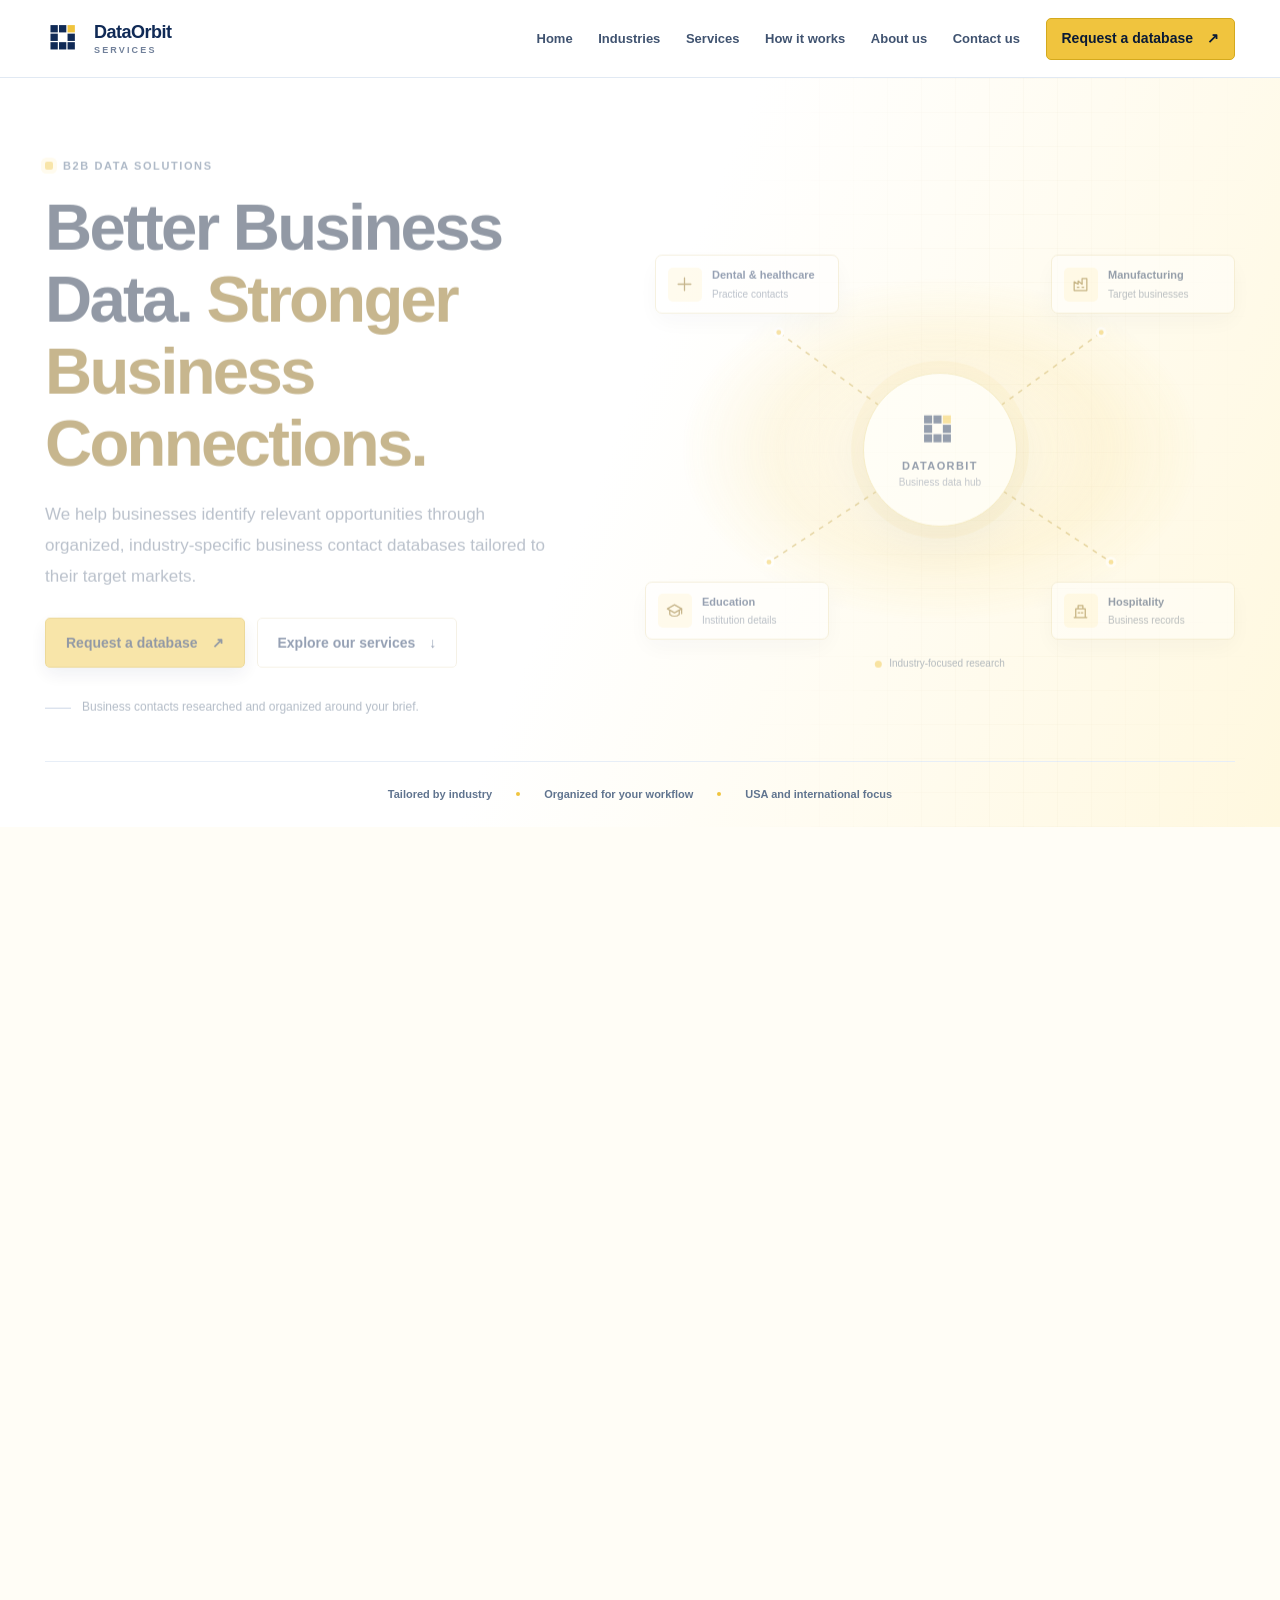
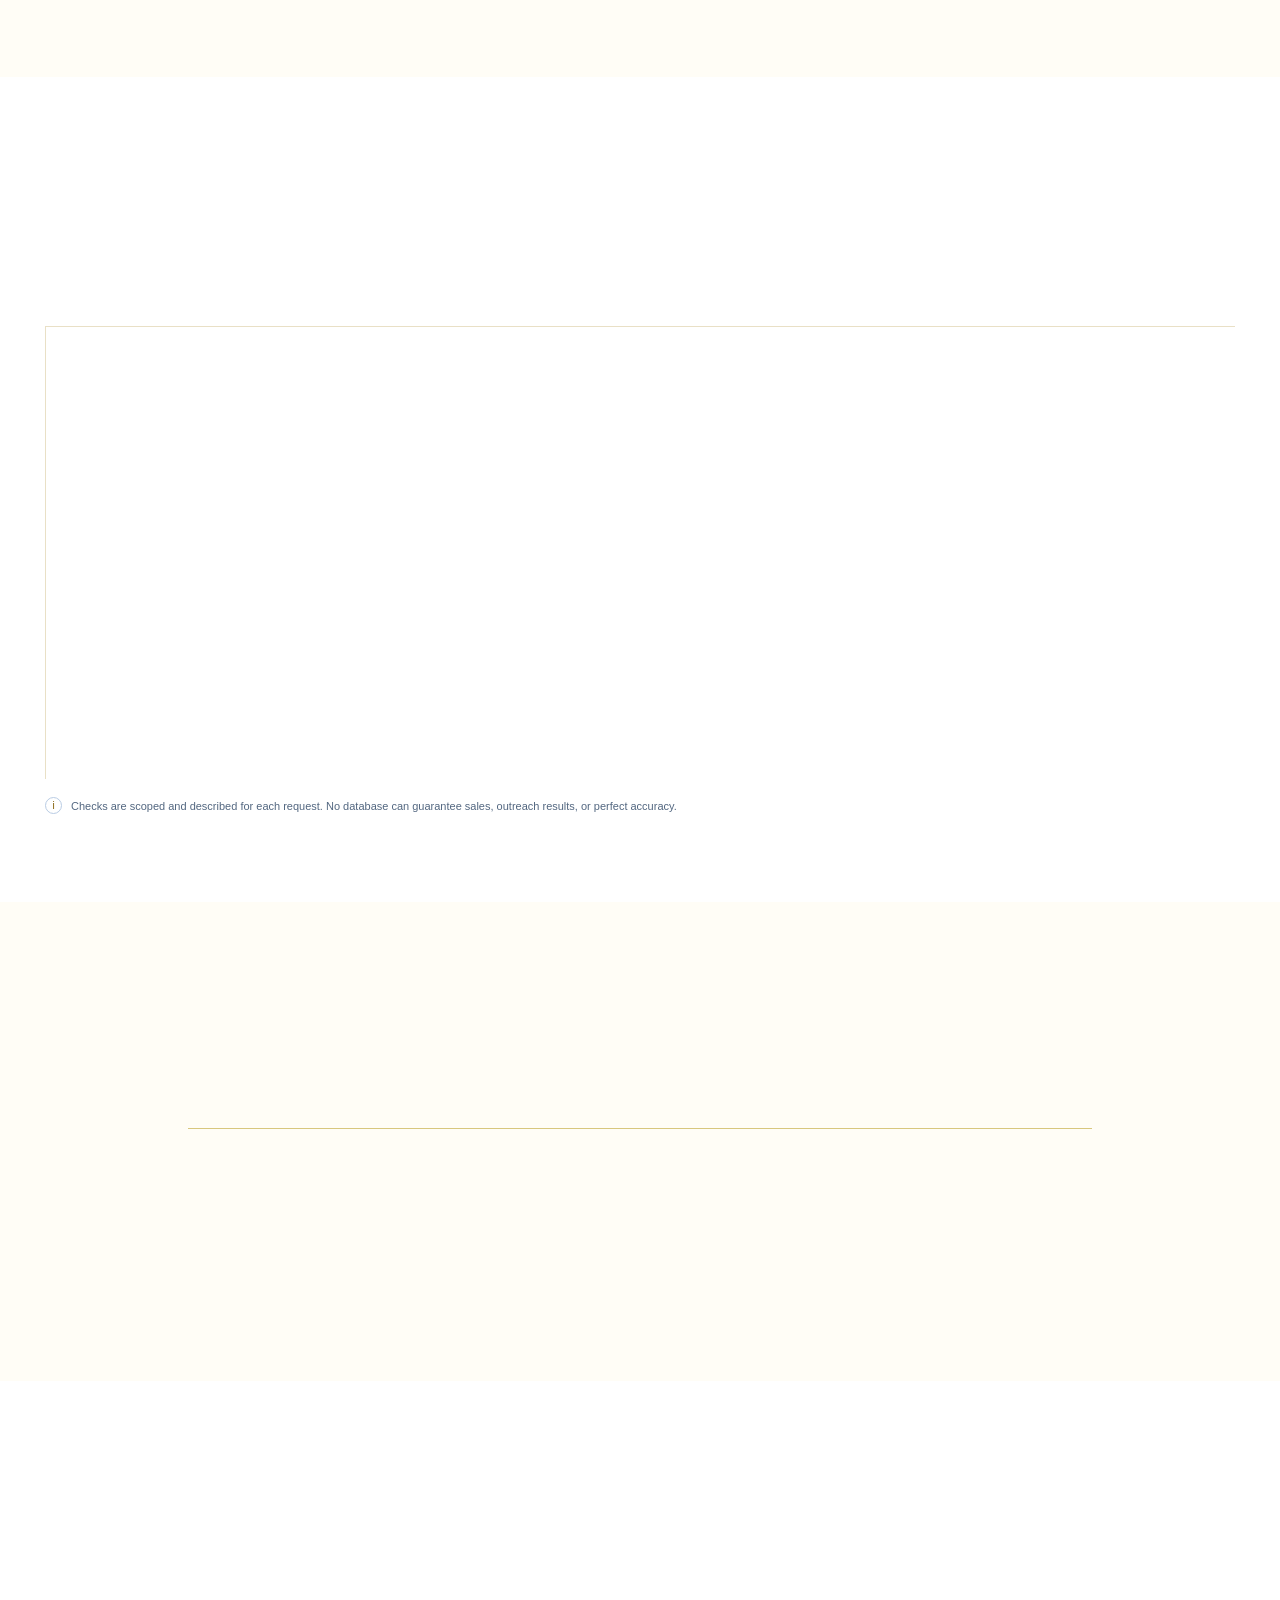
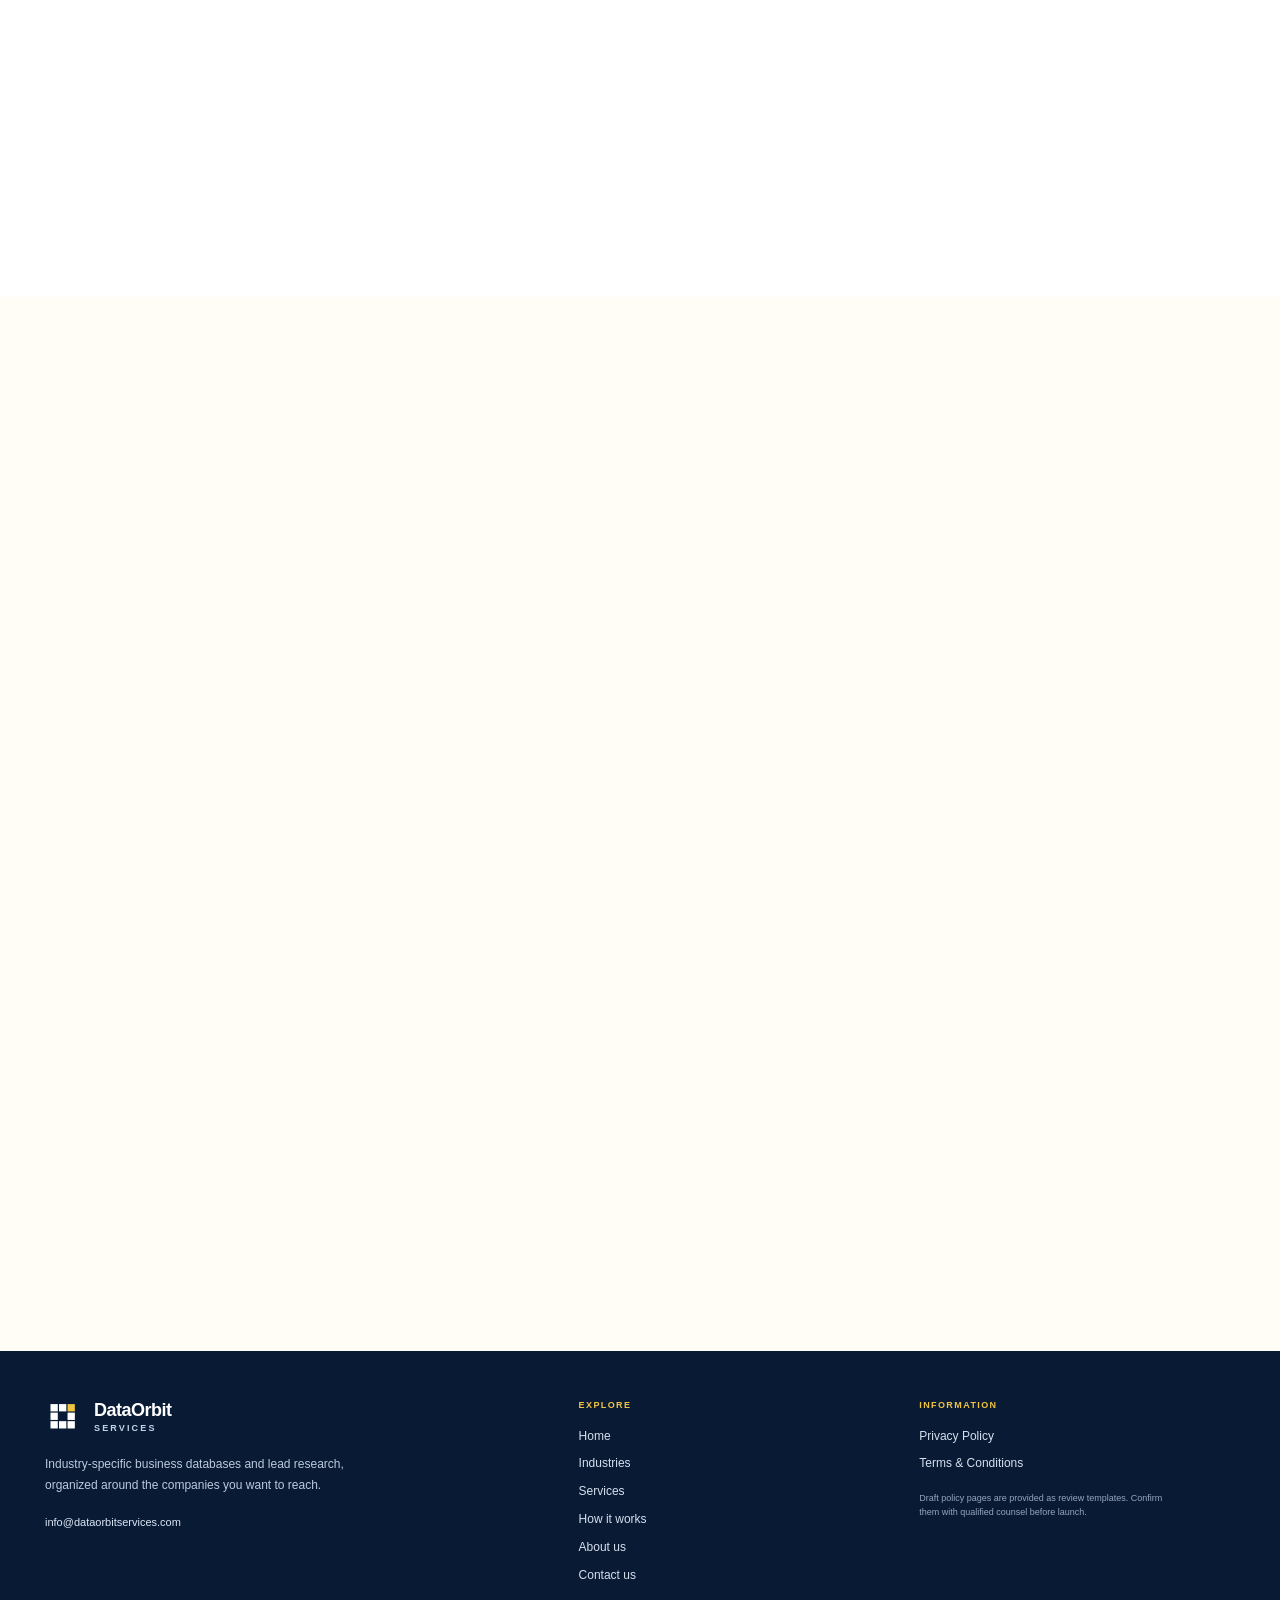
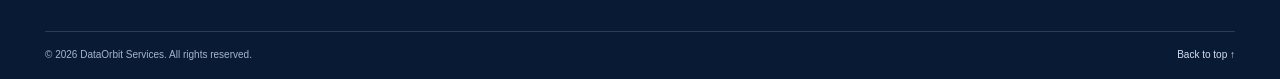
==== commit 90ff895c: "Harden static website privacy controls Co-authored-by: Copilot <223556219+Copilot@users.noreply.gith" ====
--- a/Dataorbit websites/index.html
+++ b/Dataorbit websites/index.html
@@ -6,7 +6,7 @@
   <meta name="theme-color" content="#102A56">
   <meta name="description" content="Industry-specific business databases and lead research, tailored to the companies and markets you want to reach.">
   <meta name="referrer" content="strict-origin-when-cross-origin">
-  <meta http-equiv="Content-Security-Policy" content="default-src 'self'; base-uri 'self'; object-src 'none'; frame-src 'none'; img-src 'self' data:; style-src 'self'; font-src 'self'; script-src 'self'; connect-src 'self'; form-action 'self'">
+  <meta http-equiv="Content-Security-Policy" content="default-src 'self'; base-uri 'self'; object-src 'none'; frame-src 'none'; img-src 'self' data:; style-src 'self'; font-src 'self'; script-src 'self'; connect-src 'self'; form-action 'none'; upgrade-insecure-requests">
   <title>DataOrbit Services | Better Business Data</title>
   <link rel="icon" type="image/svg+xml" href="assets/favicon.svg">
   <link rel="stylesheet" href="style.css">
@@ -168,7 +168,7 @@
 
         <div class="form-panel reveal" id="request-form">
           <div class="form-panel-heading"><div><p class="eyebrow"><span class="eyebrow-marker" aria-hidden="true"></span>DATABASE ENQUIRY</p><h3>Request a Database</h3></div><span class="required-note"><b>*</b> Required fields</span></div>
-          <form class="request-form" id="database-form" action="#request-form" method="post" data-endpoint="" novalidate>
+          <form class="request-form" id="database-form" data-endpoint="" aria-describedby="form-privacy-note" novalidate>
             <div class="form-grid">
               <label for="full-name">Full Name <span>*</span><input id="full-name" name="fullName" type="text" autocomplete="name" maxlength="120" placeholder="Your name" required></label>
               <label for="business-email">Business Email <span>*</span><input id="business-email" name="businessEmail" type="email" autocomplete="email" maxlength="254" placeholder="you@company.com" required></label>
@@ -197,8 +197,7 @@
 
             <label class="requirements-label" for="additional-requirements">Additional Requirements<textarea id="additional-requirements" name="additionalRequirements" maxlength="2000" rows="3" placeholder="Company type, preferred format, or other useful details"></textarea></label>
 
-            <label class="consent-label" for="contact-consent"><input id="contact-consent" name="contactConsent" type="checkbox" required><span>I agree to be contacted about this request and acknowledge that I have reviewed the <a href="privacy.html">Privacy Policy</a>. <b>*</b></span></label>
-            <p class="form-demo-note">Demo only: this form is not connected to a submission service. Your details will not be sent or stored.</p>
+            <p class="form-demo-note" id="form-privacy-note"><strong>Privacy-first demo:</strong> Submitting this form only validates the fields in your browser. This website does not send the information to DataOrbit. Your browser may autofill or retain fields according to its settings. Do not enter sensitive information. For an actual enquiry, email <a href="mailto:info@dataorbitservices.com">info@dataorbitservices.com</a>. See our <a href="privacy.html">Privacy Policy</a>.</p>
             <button class="button button-primary form-submit" type="submit">Check request <span aria-hidden="true">↗</span></button>
             <p class="form-status" id="form-status" role="status" aria-live="polite" hidden></p>
           </form>
